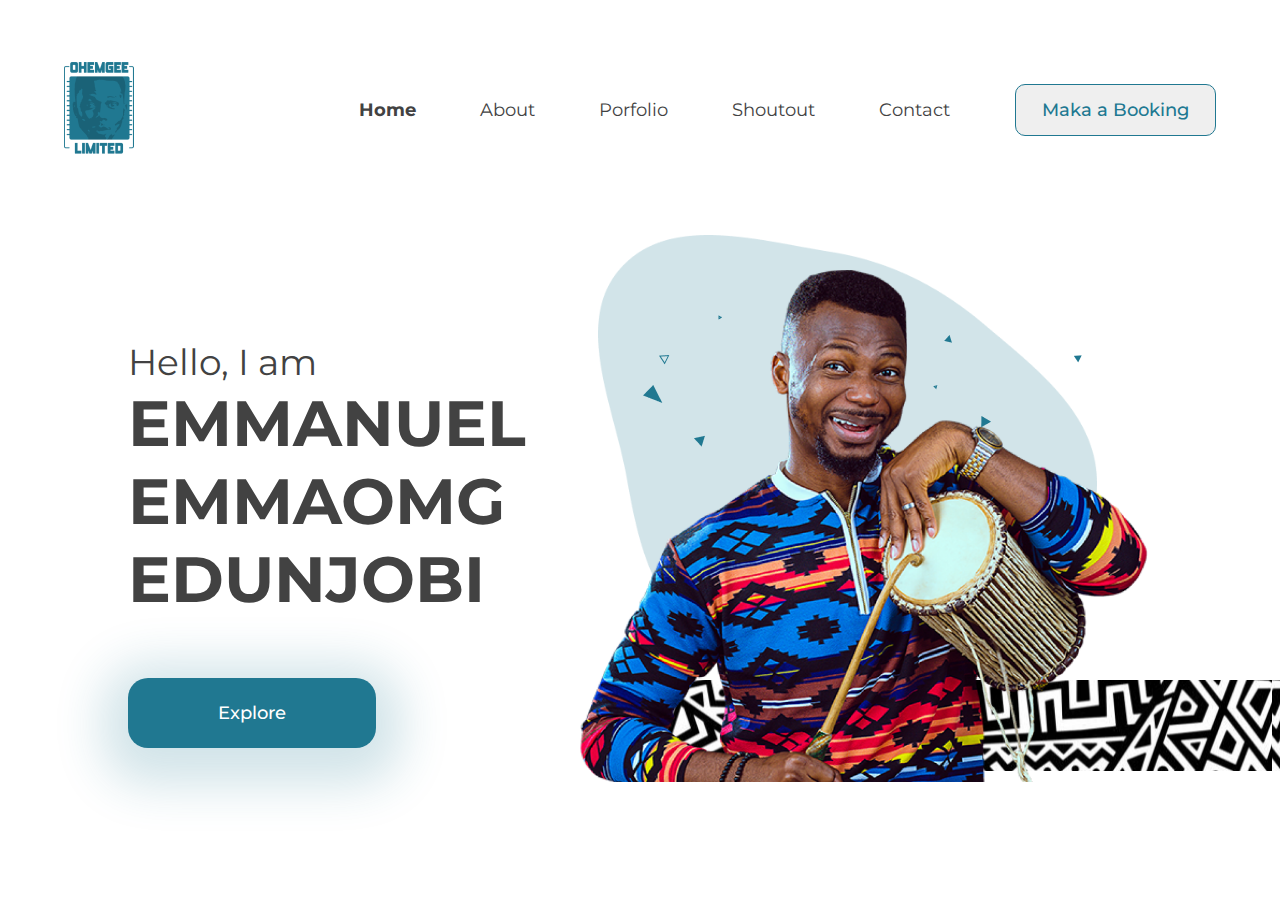
==== public/index.html @ 4b94bc31 "first commit" ====
<!DOCTYPE html>
<html lang="en">
  <head>
    <meta charset="UTF-8" />
    <meta http-equiv="X-UA-Compatible" content="IE=edge" />
    <meta name="viewport" content="width=device-width, initial-scale=1.0" />
    <title>emmaomg</title>
    <link rel="stylesheet" type="text/css" href="./main.css" />
  </head>
  <body>
    <div class="all-container">
      <div class="header">
        <div class="head">
          <div>
            <img src="./images/EOMG-logo (1) 1.png" alt="" />
          </div>
          <div class="head-list">
            <ul>
              <li><a href="" class="active">Home</a></li>
              <li><a href="">About</a></li>
              <li><a href="">Porfolio</a></li>
              <li><a href="">Shoutout</a></li>
              <li><a href="">Contact</a></li>
            </ul>
            <button>Maka a Booking</button>
          </div>
        </div>
        <div class="hello">
          <div class="emma">
            <p>Hello, I am</p>
            <h1>EMMANUEL EMMAOMG EDUNJOBI</h1>
            <button>Explore</button>
          </div>
          <div class="picture">
            <img src="./images/Vector.png" alt="" />
            <img src="./images/image 2.png" alt="" />
            <img src="./images/image 3.png" alt="" />
            <img src="./images/emma___5 1.png" alt="" />
            <img src="./images/Polygon 1.png" alt="" />
            <img src="./images/Polygon 3.png" alt="" />
            <img src="./images/Polygon 4.png" alt="" />
            <img src="./images/Polygon 6.png" alt="" />
            <img src="./images/Polygon 8.png" alt="" />
            <img src="./images/Polygon 10.png" alt="" />
            <img src="./images/Polygon 11.png" alt="" />
            <img src="./images/Polygon 12.png" alt="" />
          </div>
        </div>
      </div>
    </div>
  </body>
</html>
---- public/main.css ----
@import url('https://fonts.googleapis.com/css2?family=Montserrat&display=swap');
* {
    margin: 0;
    padding: 0;
    box-sizing: border-box;
}

.all-container {
    width: 100%;
}

.header {
    width: 100%;
    margin: auto;
    background-color: #ffffff;
}

.head {
    display: flex;
    width: 90%;
    margin: 62px auto;
    justify-content: space-between;
    align-items: center;
}

.head-list {
    display: flex;
    justify-content: space-between;
    align-items: center;
}

.head-list ul {
    margin: 0 35px;
}

.head-list ul li {
    display: inline-block;
    margin: 0 30px;
}

.head-list ul li a {
    text-decoration: none;
    font-family: 'Montserrat';
    font-style: normal;
    font-weight: 400;
    font-size: 18px;
    line-height: 22px;
    color: #424242;
}

.head-list ul li :hover {
    color: #207891;
}

.head-list ul li .active {
    color: #424242;
    font-weight: 700;
}

.head-list button {
    font-family: 'Montserrat';
    font-style: normal;
    font-weight: 500;
    font-size: 18px;
    line-height: 22px;
    color: #207891;
    border: 1px solid #207891;
    border-radius: 10px;
    padding: 14px 26px;
}

.hello {
    display: flex;
    justify-content: space-between;
    width: 80%;
    margin: auto;
}

.emma {
    width: 60%;
}

.hello div p {
    font-family: 'Montserrat';
    font-style: normal;
    font-weight: 400;
    font-size: 36px;
    line-height: 44px;
    color: #424242;
    margin-top: 120px;
}

.hello div h1 {
    font-family: 'Montserrat';
    font-style: normal;
    font-weight: 700;
    font-size: 64px;
    line-height: 78px;
    color: #424242;
}

.hello div button {
    background: #207891;
    box-shadow: 0px 11px 48px 26px rgba(32, 120, 145, 0.2);
    border-radius: 20px;
    border: none;
    font-family: 'Montserrat';
    font-style: normal;
    font-weight: 500;
    font-size: 18px;
    line-height: 22px;
    color: #FFFFFF;
    padding: 24px 90px;
    margin-top: 60px;
}

.picture {
    position: relative;
    margin-top: 15px;
}

.picture img[src="./images/Vector.png"] {
    width: 80%;
    position: absolute;
    left: 70px;
}

.picture img[src="./images/image 2.png"] {
    width: 100%;
    position: absolute;
    bottom: -20px;
    left: 135px;
}

.picture img[src="./images/image 3.png"] {
    width: 100%;
    position: absolute;
    bottom: -20px;
    right: -120px;
}

.picture img[src="./images/emma___5 1.png"] {
    width: 100%;
    position: relative;
    top: 35px;
    left: 15px;
}

.picture img[src="./images/Polygon 1.png"] {
    position: absolute;
    top: 150px;
    left: 115px;
}

.picture img[src="./images/Polygon 3.png"] {
    position: absolute;
    top: 200px;
    left: 165px;
}

.picture img[src="./images/Polygon 4.png"] {
    position: absolute;
    top: 100px;
    right: 200px;
}

.picture img[src="./images/Polygon 6.png"] {
    position: absolute;
    top: 150px;
    right: 214px;
}

.picture img[src="./images/Polygon 8.png"] {
    position: absolute;
    top: 120px;
    right: 70px;
}

.picture img[src="./images/Polygon 10.png"] {
    position: absolute;
    top: 180px;
    right: 160px;
}

.picture img[src="./images/Polygon 11.png"] {
    position: absolute;
    top: 120px;
    left: 130px;
}

.picture img[src="./images/Polygon 12.png"] {
    position: absolute;
    top: 80px;
    left: 190px;
}
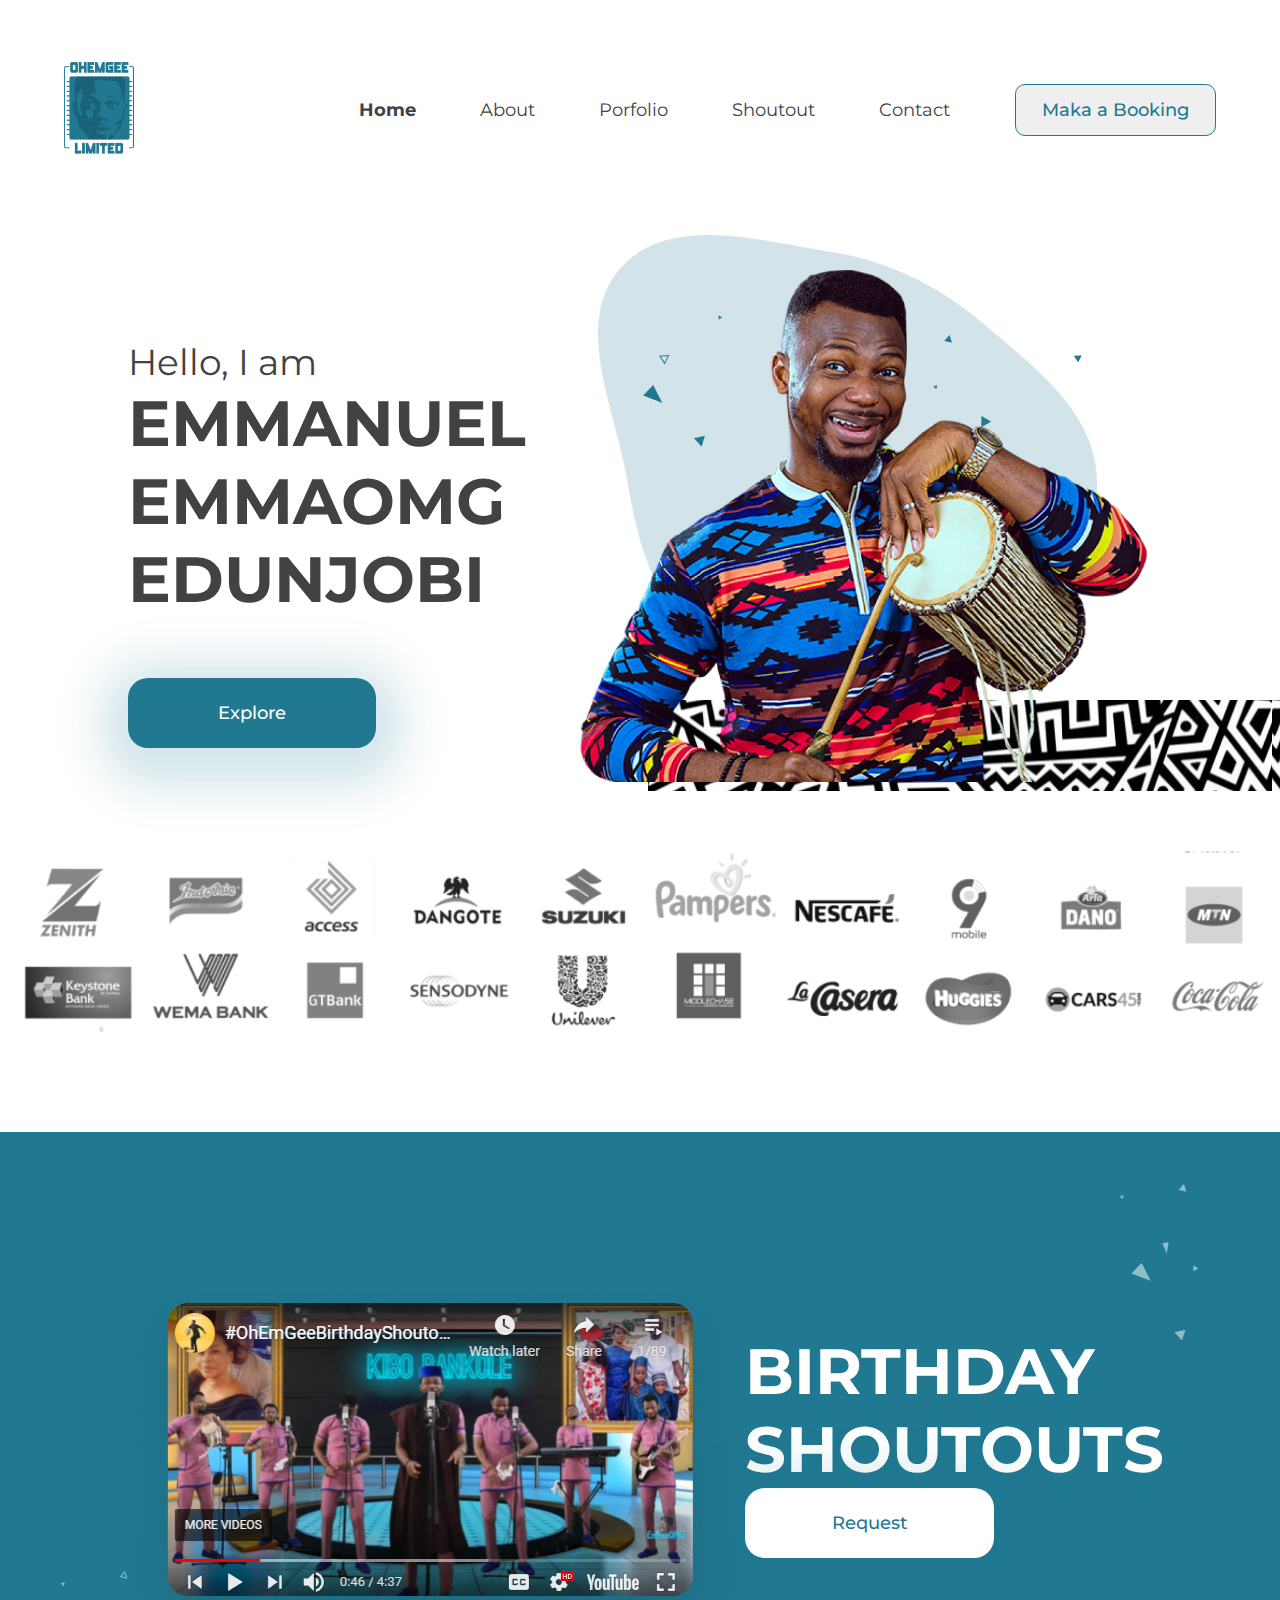
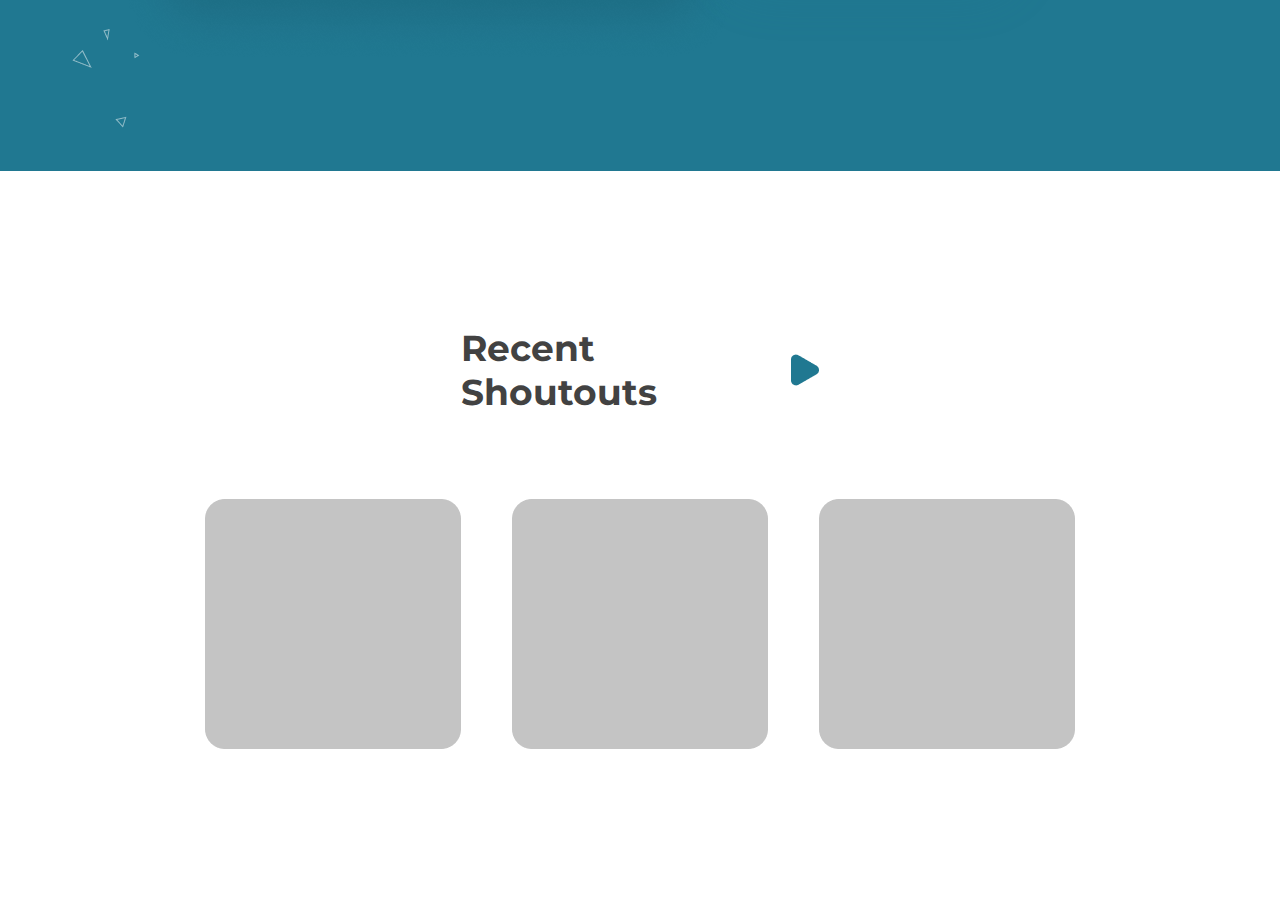
==== commit 1e7c7fa4: "add" ====
--- a/public/index.html
+++ b/public/index.html
@@ -46,6 +46,37 @@
             <img src="./images/Polygon 12.png" alt="" />
           </div>
         </div>
+        <div class="product-img">
+          <img src="./images/image 4.png" alt="" />
+          <img src="./images/image 5.png" alt="" />
+        </div>
+        <div class="shoutout-cont">
+          <img src="./images/Group 2.png" alt="">
+          <img src="./images/Group 3.png" alt="">
+          <div class="shoutout">
+            <div>
+              <img src="./images/image 6.png" alt="" />
+            </div>
+            <div>
+              <h1>BIRTHDAY SHOUTOUTS</h4>
+              <button>Request</button>
+            </div>
+          </div>
+        </div>
+        <div class="recent-cont">
+          <div class="recent">
+            <div class="poly">
+              <h3>Recent Shoutouts</h3>
+              <img src="./images/Polygon 19.png" alt="">
+            </div>
+            <div class="rectangle">
+              <img src="./images/Rectangle 9.png" alt="">
+              <img src="./images/Rectangle 10.png" alt="">
+              <img src="./images/Rectangle 11.png" alt="">
+            </div>
+
+          </div>
+        </div>
       </div>
     </div>
   </body>
--- a/public/main.css
+++ b/public/main.css
@@ -128,14 +128,14 @@
 .picture img[src="./images/image 2.png"] {
     width: 100%;
     position: absolute;
-    bottom: -20px;
+    bottom: -40px;
     left: 135px;
 }
 
 .picture img[src="./images/image 3.png"] {
     width: 100%;
     position: absolute;
-    bottom: -20px;
+    bottom: -40px;
     right: -120px;
 }
 
@@ -192,4 +192,99 @@
     position: absolute;
     top: 80px;
     left: 190px;
+}
+
+.product-img {
+    display: flex;
+    justify-content: center;
+    align-items: center;
+    width: 90%;
+    margin: 100px auto;
+}
+
+.shoutout-cont {
+    width: 100%;
+    background: #207891;
+    position: relative;
+}
+
+.shoutout-cont img[src="./images/Group 2.png"] {
+    position: absolute;
+    top: 50px;
+    right: 80px;
+}
+
+.shoutout-cont img[src="./images/Group 3.png"] {
+    position: absolute;
+    bottom: 40px;
+    left: 60px;
+}
+
+.shoutout {
+    display: flex;
+    justify-content: center;
+    width: 80%;
+    margin: auto;
+    padding-top: 140px;
+    padding-bottom: 100px;
+}
+
+.shoutout div h1 {
+    font-family: 'Montserrat';
+    font-style: normal;
+    font-weight: 700;
+    font-size: 64px;
+    line-height: 78px;
+    color: #FFFFFF;
+    margin-top: 60px;
+}
+
+.shoutout div button {
+    background: #FFFFFF;
+    box-shadow: 0px 11px 48px 26px rgba(32, 120, 145, 0.2);
+    border-radius: 20px;
+    border: none;
+    font-family: 'Montserrat';
+    font-style: normal;
+    font-weight: 500;
+    font-size: 18px;
+    line-height: 22px;
+    color: #207891;   
+    padding: 24px 87px; 
+}
+
+.recent-cont {
+    width: 100%;
+    background-color: linear-gradient(179.63deg, rgba(32, 120, 145, 0.2) -3.3%, rgba(255, 255, 255, 0) 111.29%);
+}
+
+.recent {
+    width: 80%;
+    margin: 155px auto;
+}
+
+.poly {
+    width: 35%;
+    position: relative;
+    display: flex;
+    justify-content: space-between;
+    align-items: center;
+    margin: auto;
+}
+
+.poly h3  {
+    font-family: 'Montserrat';
+    font-style: normal;
+    font-weight: 700;
+    font-size: 36px;
+    line-height: 44px;
+    color: #424242;
+}
+
+.rectangle {
+    display: flex;
+    justify-content: space-between;
+    width: 85%;
+    margin: auto;
+    padding-top: 85px;
 }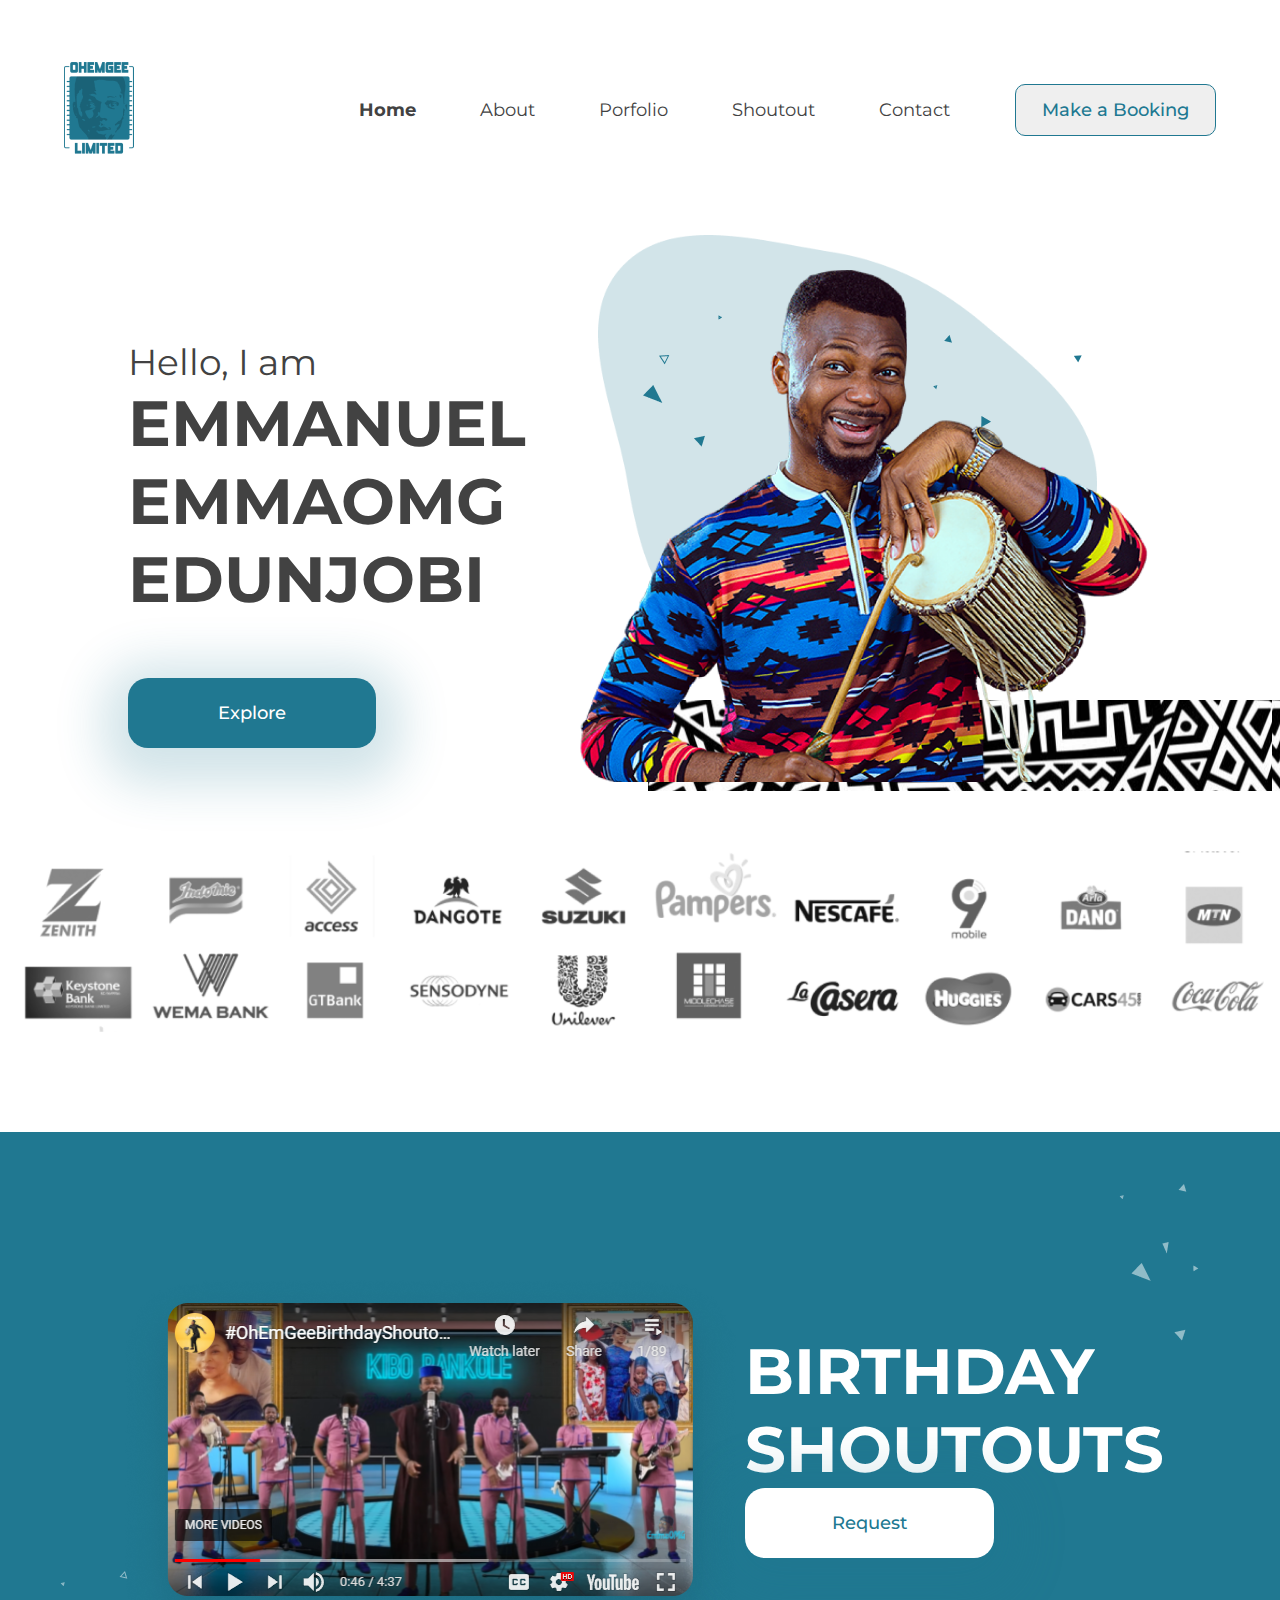
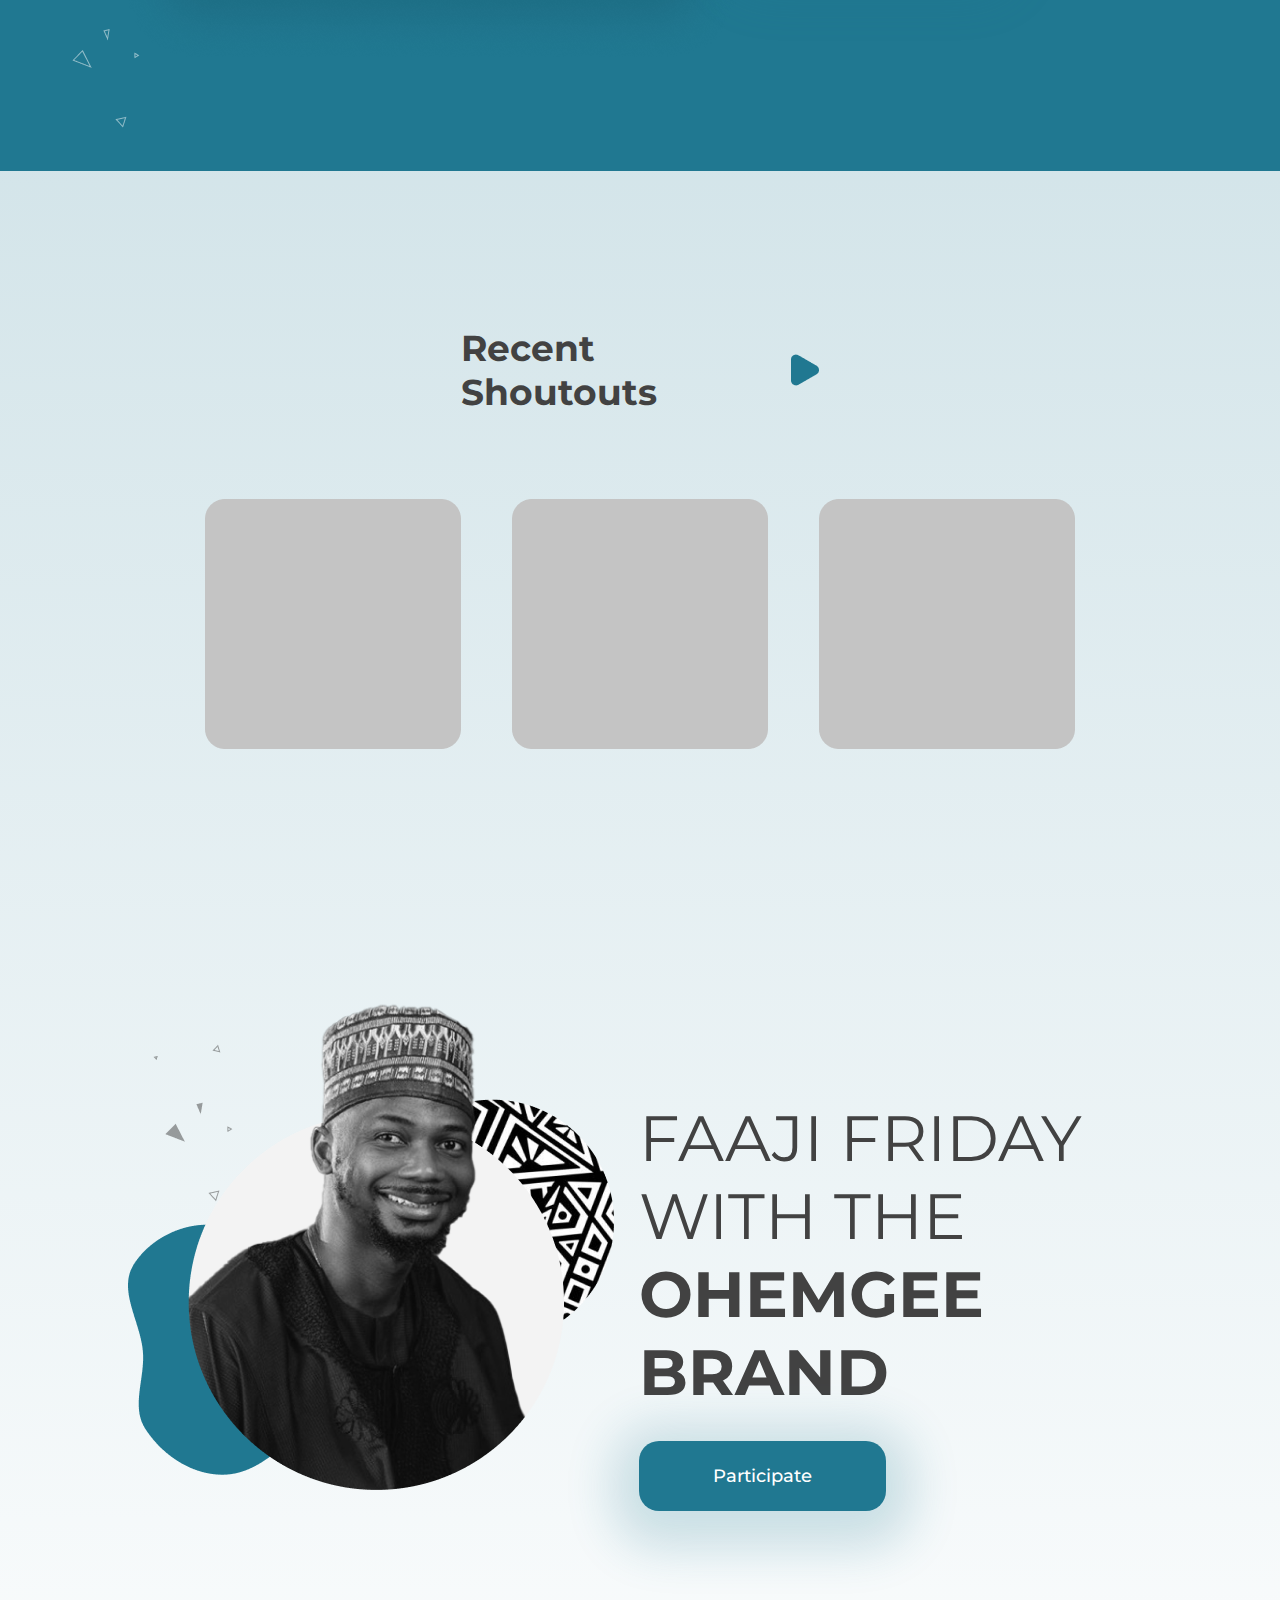
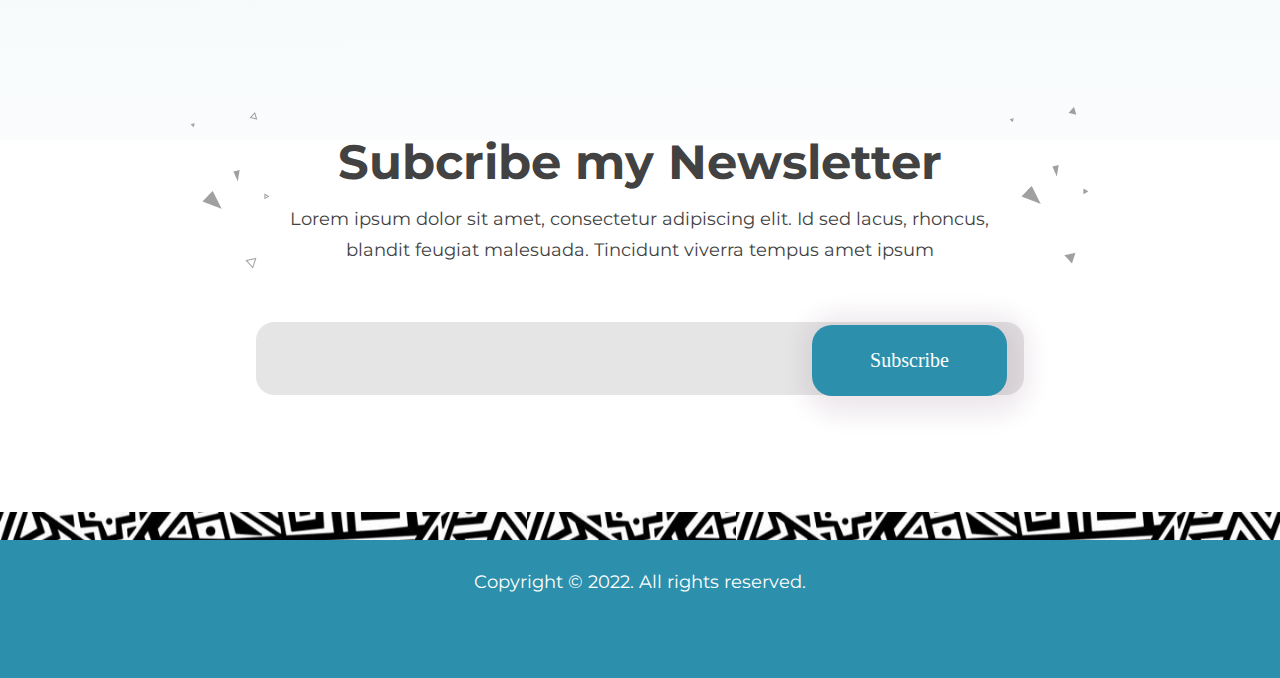
==== commit ee792cc3: "about" ====
--- a/public/index.html
+++ b/public/index.html
@@ -17,13 +17,22 @@
           <div class="head-list">
             <ul>
               <li><a href="" class="active">Home</a></li>
-              <li><a href="">About</a></li>
+              <li><a href="./about.html">About</a></li>
               <li><a href="">Porfolio</a></li>
               <li><a href="">Shoutout</a></li>
               <li><a href="">Contact</a></li>
             </ul>
-            <button>Maka a Booking</button>
+            <button>Make a Booking</button>
           </div>
+        </div>
+        <div class="head-list-mobile">
+          <ul>
+            <li><a href="" class="active">Home</a></li>
+            <li><a href="./about.html">About</a></li>
+            <li><a href="">Porfolio</a></li>
+            <li><a href="">Shoutout</a></li>
+            <li><a href="">Contact</a></li>
+          </ul>
         </div>
         <div class="hello">
           <div class="emma">
@@ -74,9 +83,39 @@
               <img src="./images/Rectangle 10.png" alt="">
               <img src="./images/Rectangle 11.png" alt="">
             </div>
-
+          </div>
+          <div class="faaji-cont">
+            <div>
+              <img src="./images/Vector 2.png" alt="">
+              <img src="./images/Group 13.png" alt="">
+              <img src="./images/Mask group (1).png" alt="">
+              <img src="./images/Mask group.png" alt="">
+              <img src="./images/ft 1.png" alt="">
+            </div>
+            <div class="brand">
+              <p>FAAJI FRIDAY
+                WITH THE</p>
+                <h4>OHEMGEE BRAND</h4>
+                <button>Participate</button>
+            </div>
           </div>
         </div>
+        <div class="newsletter-cont">
+          <div class="newsletter">
+            <h1>Subcribe my Newsletter</h1>
+            <p>Lorem ipsum dolor sit amet, consectetur adipiscing elit. Id sed lacus, rhoncus, blandit feugiat malesuada. Tincidunt viverra tempus amet ipsum</p>
+          </div>
+          <div class="rect">
+            <img src="./images/Rectangle 18.png" alt="">
+            <button>Subscribe</button>
+          </div>
+          <img src="./images/22.png" alt="">
+          <img src="./images/Group 12.png" alt="">          
+        </div>
+          <div class="copyright">
+            <img src="./images/jaga.png" alt="">
+            <p>Copyright © 2022. All rights reserved.</p> 
+          </div>
       </div>
     </div>
   </body>
--- a/public/main.css
+++ b/public/main.css
@@ -27,6 +27,10 @@
     display: flex;
     justify-content: space-between;
     align-items: center;
+}
+
+.head-list-mobile {
+    display: none;
 }
 
 .head-list ul {
@@ -255,12 +259,15 @@
 
 .recent-cont {
     width: 100%;
-    background-color: linear-gradient(179.63deg, rgba(32, 120, 145, 0.2) -3.3%, rgba(255, 255, 255, 0) 111.29%);
+    margin: auto;
+    padding-top: 155px;
+    background: linear-gradient(179.63deg, rgba(32, 120, 145, 0.2) -3.3%, rgba(255, 255, 255, 0) 111.29%);
 }
 
 .recent {
     width: 80%;
-    margin: 155px auto;
+    margin: auto;
+    padding-bottom: 350px ;
 }
 
 .poly {
@@ -287,4 +294,493 @@
     width: 85%;
     margin: auto;
     padding-top: 85px;
-}+}
+
+.faaji-cont {
+    display: flex;
+    justify-content: space-between;
+    width: 80%;
+    margin: auto;
+    position: relative;
+}
+
+.faaji-cont img[src="./images/ft 1.png"] {
+    position: relative;
+    bottom: 346px;
+    left: 120px;
+}
+
+.faaji-cont img[src="./images/Vector 2.png"] {
+    position: absolute;
+    top: 125px;
+    left: 0;
+}
+
+.faaji-cont img[src="./images/Mask group (1).png"] {
+    position: absolute;
+    top: 15px;
+    left: 60px;
+}
+
+.faaji-cont img[src="./images/Mask group.png"] {
+    margin-left: 243px;
+}
+
+.faaji-cont img[src="./images/Group 13.png"] {
+    position: absolute;
+    top: -57px;
+    left: 25px;
+}
+
+.faaji-cont div p {
+    font-family: 'Montserrat';
+    font-style: normal;
+    font-weight: 400;
+    font-size: 64px;
+    line-height: 78px;
+    color: #424242;    
+}
+
+.faaji-cont div h4 {
+    font-family: 'Montserrat';
+    font-style: normal;
+    font-weight: 700;
+    font-size: 64px;
+    line-height: 78px;
+    color: #424242;    
+}
+
+.faaji-cont div button {
+    background: #207891;
+    box-shadow: 0px 11px 48px 26px rgba(32, 120, 145, 0.2);
+    border-radius: 20px;
+    border: none;
+    font-family: 'Montserrat';
+    font-style: normal;
+    font-weight: 500;
+    font-size: 18px;
+    line-height: 22px;
+    padding: 24px 74px;
+    color: #FFFFFF;
+    margin-top: 30px;
+}
+
+.newsletter-cont {
+    width: 100%;
+    position: relative;
+}
+
+.newsletter-cont img[src="./images/22.png"] {
+    position: absolute;
+    top: -30px;
+    left: 190px;
+}
+
+.newsletter-cont img[src="./images/Group 12.png"] {
+    position: absolute;
+    top: -35px;
+    right: 190px;
+}
+
+.newsletter {
+    width: 80%;
+    margin: auto;
+}
+
+.newsletter h1 {
+    font-family: 'Montserrat';
+    font-style: normal;
+    font-weight: 700;
+    font-size: 48px;
+    line-height: 94.9%;
+    text-align: center;
+    color: #424242;
+}
+
+.newsletter p {
+    width: 70%;
+    margin: auto;
+    font-family: 'Montserrat';
+    font-style: normal;
+    font-weight: 400;
+    font-size: 18px;
+    line-height: 31px;
+    text-align: center;
+    color: #424242;
+    margin-top: 19px;
+}
+
+.rect img {
+    display: flex;
+    width: 60%;
+    margin: auto;
+    padding-top: 56px;
+    position: relative;
+
+}
+
+.rect button {
+    background: #2C90AC;
+    box-shadow: 7px 4px 25px 14px rgba(75, 23, 65, 0.1);
+    border-radius: 20px;
+    border: none;
+    padding: 24px 58px;
+    font-family: 'Roboto';
+    font-style: normal;
+    font-weight: 400;
+    font-size: 20px;
+    line-height: 23px;
+    text-align: center;
+    color: #FFFFFF;
+    position: absolute;
+    right: 273px;
+    top: 185px;
+}
+
+.copyright img[src="./images/jaga.png"] {
+    width: 100%;
+}
+
+.copyright {
+    background: #2C90AC;
+    margin-top: 117px;
+}
+
+.copyright p {
+    font-family: 'Montserrat';
+    font-style: normal;
+    font-weight: 400;
+    font-size: 18px;
+    line-height: 22px;
+    color: #FFFFFF;
+    text-align: center;
+    padding-top: 27px;
+    padding-bottom: 85px;
+}
+
+
+
+
+
+
+
+
+
+
+
+
+@media (max-width: 480px) {
+    .all-container {
+        width: 100%; 
+}
+
+.head {
+    margin: 20px auto;
+}
+
+.head-list ul {
+    display: none;
+}
+
+.head-list-mobile {
+    display: flex;
+    justify-content: space-between;
+    align-items: center;
+    width: 90%;
+    margin: auto;
+}
+
+.head-list-mobile ul {
+    width: 100%;
+    margin: auto;
+    text-align: center;
+}
+
+.head-list-mobile ul li {
+    display: inline-block;
+    margin-left: 5px;
+}
+
+.head-list-mobile ul li a {
+    text-decoration: none;
+    font-family: 'Montserrat';
+    font-style: normal;
+    font-weight: 400;
+    font-size: 13px;
+    line-height: 22px;
+    color: #424242;
+}
+
+.head-list-mobile ul li :hover {
+    color: #207891;
+}
+
+.head-list-mobile ul li .active {
+    color: #424242;
+    font-weight: 700;
+    font-size: 16px;
+}
+
+.hello {
+    width: 100%;
+    flex-direction: column;
+}
+
+.emma {
+    width: 80%;
+    margin: auto;
+}
+
+.hello div p {
+    margin-top: 40px;
+    font-size: 20px;
+}
+
+.hello div h1 {
+    font-size: 48px;
+    line-height: 60px;
+}
+
+.hello div button {
+    margin-top: 30px;
+}
+
+.picture {
+    width: 100%;
+    margin: auto;
+    padding-top: 80px;
+}
+
+.picture img[src="./images/Vector.png"] {
+    width: 60%;
+    left: 50px;
+}
+
+.picture img[src="./images/image 2.png"] {
+    width: 70%;
+    bottom: -20px;
+    left: 75px;
+}
+
+.picture img[src="./images/image 3.png"] {
+    width: 70%;
+    right: 0;
+    bottom: -20px;
+}
+
+.picture img[src="./images/emma___5 1.png"] {
+    width: 70%;
+    top: 16px;
+    left: 20px;
+}
+
+.picture img[src="./images/Polygon 1.png"] {
+    top: 180px;
+    left: 70px;
+}
+
+.picture img[src="./images/Polygon 3.png"] {
+    top: 145px;
+    left: 80px;
+}
+
+.picture img[src="./images/Polygon 4.png"] {
+    top: 120px;
+    right: 160px;
+}
+
+.picture img[src="./images/Polygon 6.png"] {
+    top: 150px;
+    right: 170px;
+}
+
+.picture img[src="./images/Polygon 8.png"] {
+    top: 160px;
+    right: 130px;
+}
+
+.picture img[src="./images/Polygon 10.png"] {
+    top: 180px;
+    right: 105px;
+}
+
+.picture img[src="./images/Polygon 11.png"] {
+    top: 120px;
+    left: 105px;
+}
+
+.picture img[src="./images/Polygon 12.png"] {
+    top: 110px;
+    left: 70px;
+}
+
+.product-img {
+    flex-direction: column;
+    width: 100%;
+}
+
+.product-img img {
+    width: 100%;
+}
+
+.shoutout {
+    flex-direction: column;
+    padding-top: 70px;
+    padding-bottom: 70px;
+}
+
+.shoutout div img {
+    width: 100%;
+}
+
+.shoutout div h1 {
+    font-size: 46px;
+    margin-top: 30px;
+    line-height: 60px;
+}
+
+.shoutout div button {
+    padding: 18px 50px;
+}
+
+.shoutout-cont img[src="./images/Group 2.png"] {
+    top: 25px;
+    right: 20px;
+    width: 10%;
+}
+
+.shoutout-cont img[src="./images/Group 3.png"] {
+    top: 25px;
+    left: 20px;
+    width: 10%;
+}
+
+.recent-cont {
+    padding-top: 50px;
+}
+
+.recent {
+    padding-bottom: 150px;
+}
+
+.poly {
+    width: 70%;
+}
+
+.poly h3 {
+    font-size: 18px;
+}
+
+.rectangle {
+    width: 85%;
+    margin: auto;
+    padding-top: 43px;
+}
+
+.rectangle img[src="./images/Rectangle 9.png"] {
+    display: none;
+}
+
+.rectangle img[src="./images/Rectangle 10.png"] {
+    display: none;
+}
+
+.faaji-cont {
+    flex-direction: column;
+}
+
+.faaji-cont img[src="./images/Vector 2.png"] {
+    top: 34px;
+    left: 34px;
+    width: 50%;
+}
+
+.faaji-cont img[src="./images/Group 13.png"] {
+    top: -58px;
+    left: 68px;
+    width: 15%;
+}
+
+.faaji-cont img[src="./images/Mask group (1).png"] {
+    top: 15px;
+    left: 60px;
+    width: 65%;
+}
+
+.faaji-cont img[src="./images/Mask group.png"] {
+    margin-left: 129px;
+    width: 50%;
+}
+
+.faaji-cont img[src="./images/ft 1.png"] {
+    bottom: 204px;
+    left: 83px;
+    width: 55%;
+}
+
+.faaji-cont div p {
+    font-size: 55px;
+    line-height: 68px;
+}
+
+.faaji-cont div h4 {
+    font-size: 55px;
+    line-height: 68px;
+}
+
+.faaji-cont div button {
+    padding: 17px 55px;
+}
+
+.newsletter {
+    width: 90%;
+    margin-top: 150px;
+}
+
+.newsletter-cont img[src="./images/22.png"] {
+    top: -75px;
+    left: 290px;
+    width: 15%;
+}
+
+.newsletter-cont img[src="./images/Group 12.png"] {
+    top: -75px;
+    right: 303px;
+    width: 15%;
+}
+
+.newsletter h1 {
+    font-size: 35px;
+}
+
+.newsletter p {
+    width: 80%;
+}
+
+.rect img {
+    display: none;
+}
+
+.rect button {
+    padding: 17px 53px;
+    right: 94px;
+    top: 261px;
+}
+
+.copyright {
+    position: relative;
+}
+
+.copyright img {
+    position: absolute;
+    top: 0;
+}
+
+.copyright p {
+    padding-top: 20px;
+    padding-bottom: 40px;
+}
+
+}
+
+   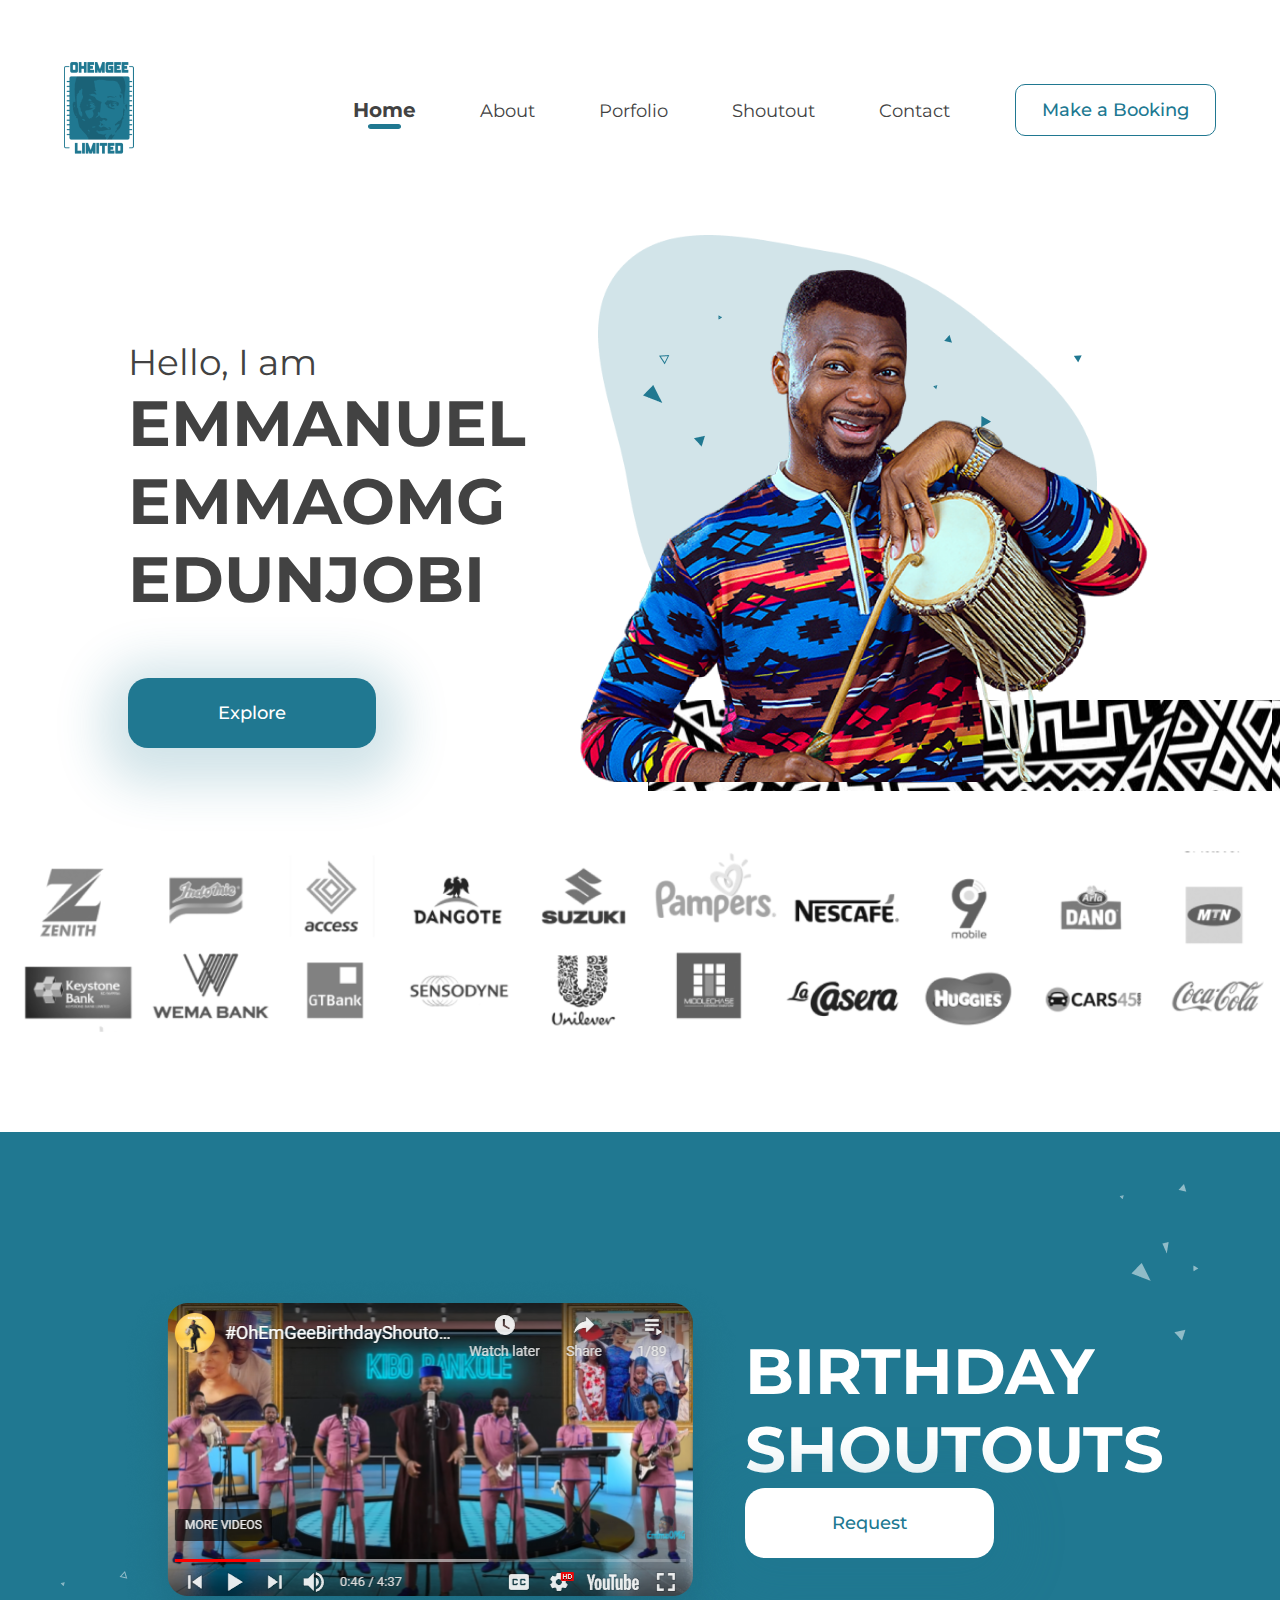
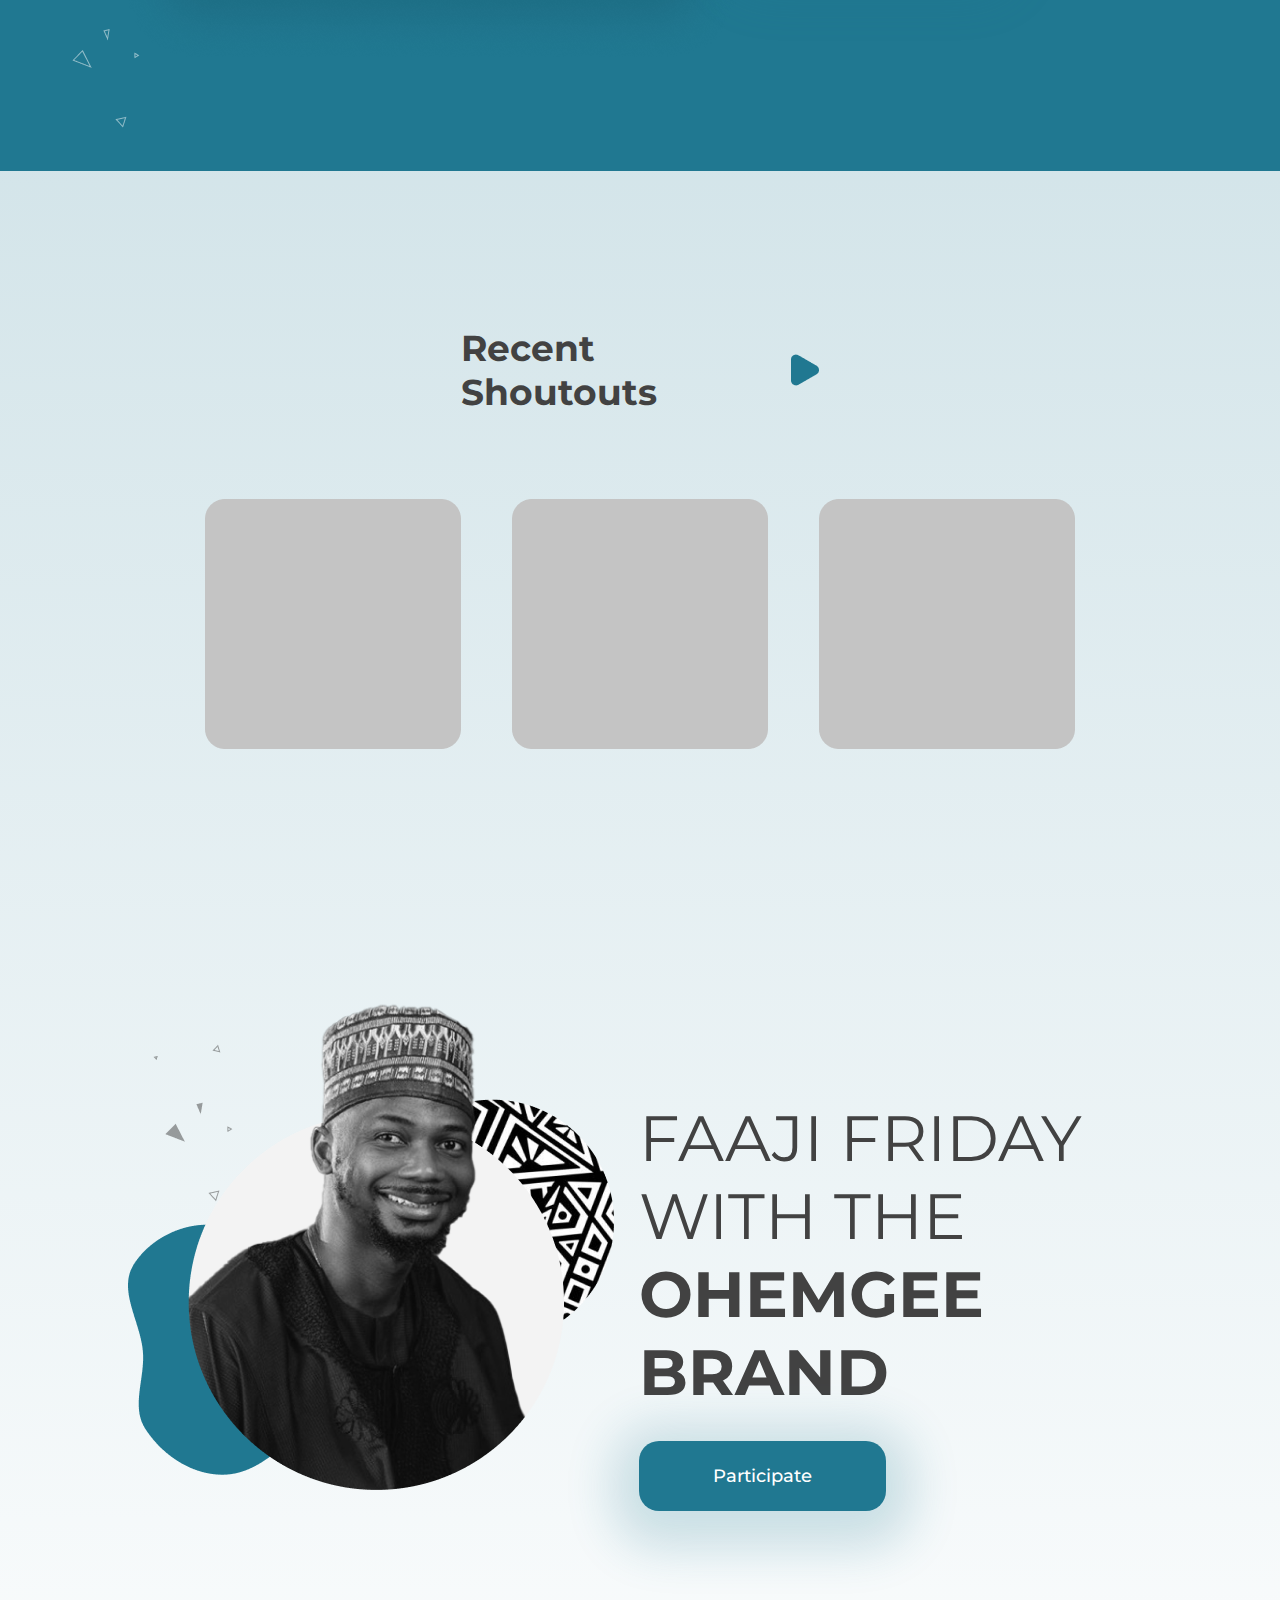
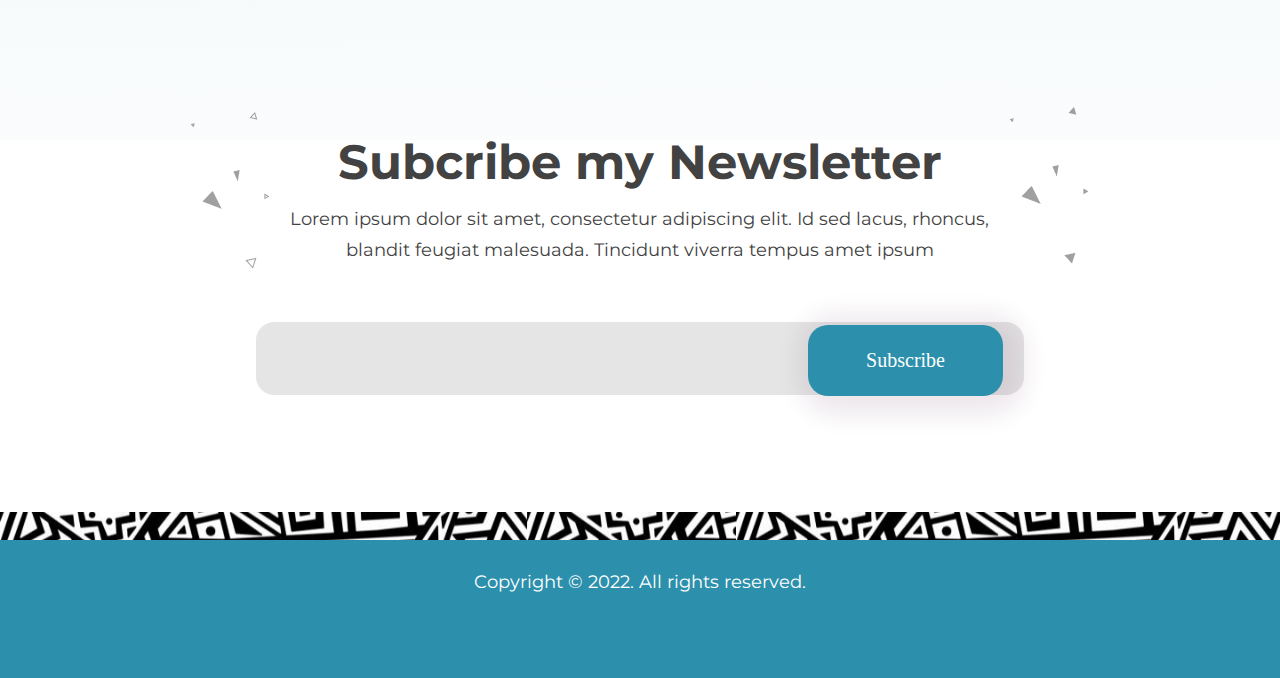
==== commit 5a81afe9: "contact" ====
--- a/public/index.html
+++ b/public/index.html
@@ -17,10 +17,11 @@
           <div class="head-list">
             <ul>
               <li><a href="" class="active">Home</a></li>
+              <img src="./images/Rectangle 4.png" alt="">
               <li><a href="./about.html">About</a></li>
               <li><a href="">Porfolio</a></li>
-              <li><a href="">Shoutout</a></li>
-              <li><a href="">Contact</a></li>
+              <li><a href="./shoutout.html">Shoutout</a></li>
+              <li><a href="./contact.html">Contact</a></li>
             </ul>
             <button>Make a Booking</button>
           </div>
@@ -28,10 +29,11 @@
         <div class="head-list-mobile">
           <ul>
             <li><a href="" class="active">Home</a></li>
+            <img src="./images/Rectangle 4.png" alt="">
             <li><a href="./about.html">About</a></li>
             <li><a href="">Porfolio</a></li>
-            <li><a href="">Shoutout</a></li>
-            <li><a href="">Contact</a></li>
+            <li><a href="./shoutout.html">Shoutout</a></li>
+            <li><a href="./contact.html">Contact</a></li>
           </ul>
         </div>
         <div class="hello">
--- a/public/main.css
+++ b/public/main.css
@@ -34,7 +34,15 @@
 }
 
 .head-list ul {
+    position: relative;
     margin: 0 35px;
+}
+
+.head-list ul img[src="./images/Rectangle 4.png"] {
+    width: 5%;
+    position: absolute;
+    top: 25px;
+    left: 45px;
 }
 
 .head-list ul li {
@@ -59,6 +67,7 @@
 .head-list ul li .active {
     color: #424242;
     font-weight: 700;
+    font-size: 20px;
 }
 
 .head-list button {
@@ -71,6 +80,7 @@
     border: 1px solid #207891;
     border-radius: 10px;
     padding: 14px 26px;
+    background: none;
 }
 
 .hello {
@@ -433,7 +443,7 @@
     text-align: center;
     color: #FFFFFF;
     position: absolute;
-    right: 273px;
+    right: 277px;
     top: 185px;
 }
 
@@ -486,14 +496,21 @@
     display: flex;
     justify-content: space-between;
     align-items: center;
+    width: 100%;
+}
+
+.head-list-mobile ul {
     width: 90%;
     margin: auto;
-}
-
-.head-list-mobile ul {
-    width: 100%;
-    margin: auto;
     text-align: center;
+    position: relative;
+}
+
+.head-list-mobile ul img[src="./images/Rectangle 4.png"] {
+    width: 5%;
+    position: absolute;
+    top: 20px;
+    left: 42px;
 }
 
 .head-list-mobile ul li {
@@ -505,7 +522,7 @@
     text-decoration: none;
     font-family: 'Montserrat';
     font-style: normal;
-    font-weight: 400;
+    font-weight: 300;
     font-size: 13px;
     line-height: 22px;
     color: #424242;
@@ -518,7 +535,6 @@
 .head-list-mobile ul li .active {
     color: #424242;
     font-weight: 700;
-    font-size: 16px;
 }
 
 .hello {
